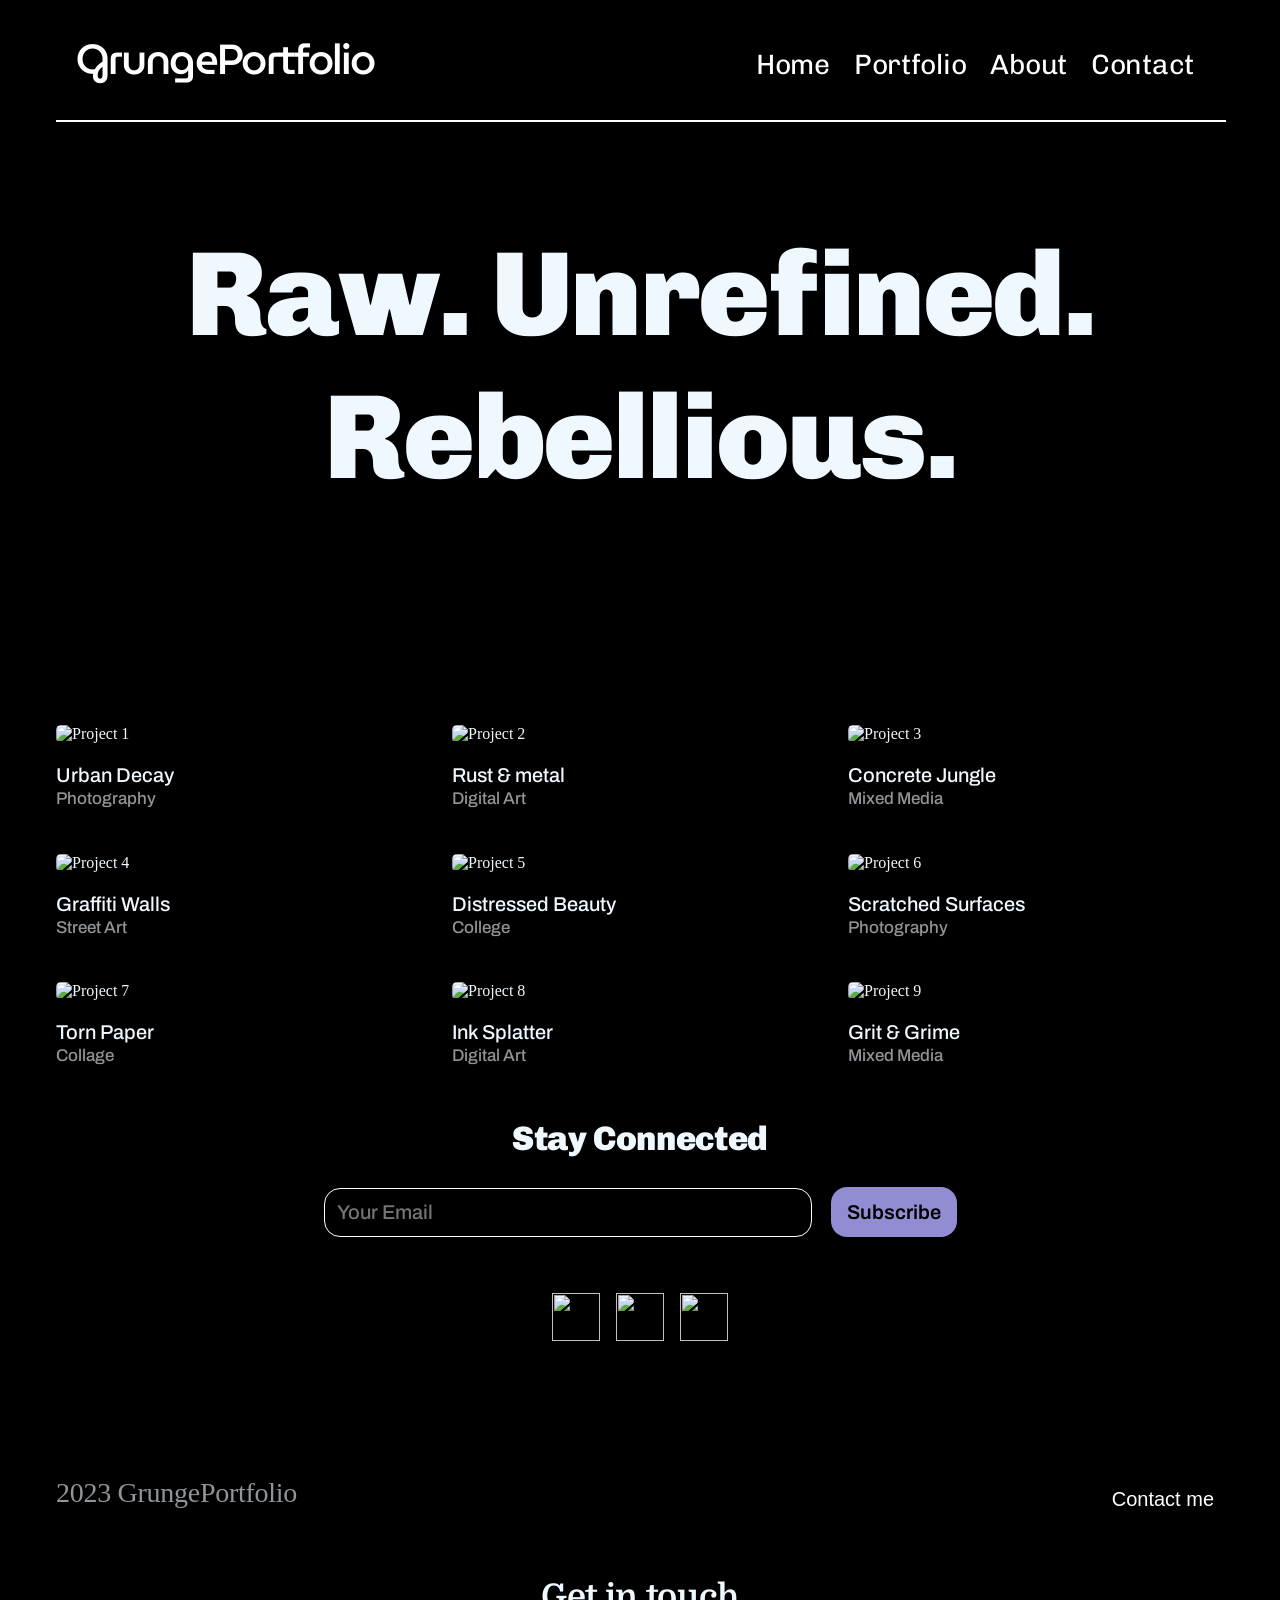
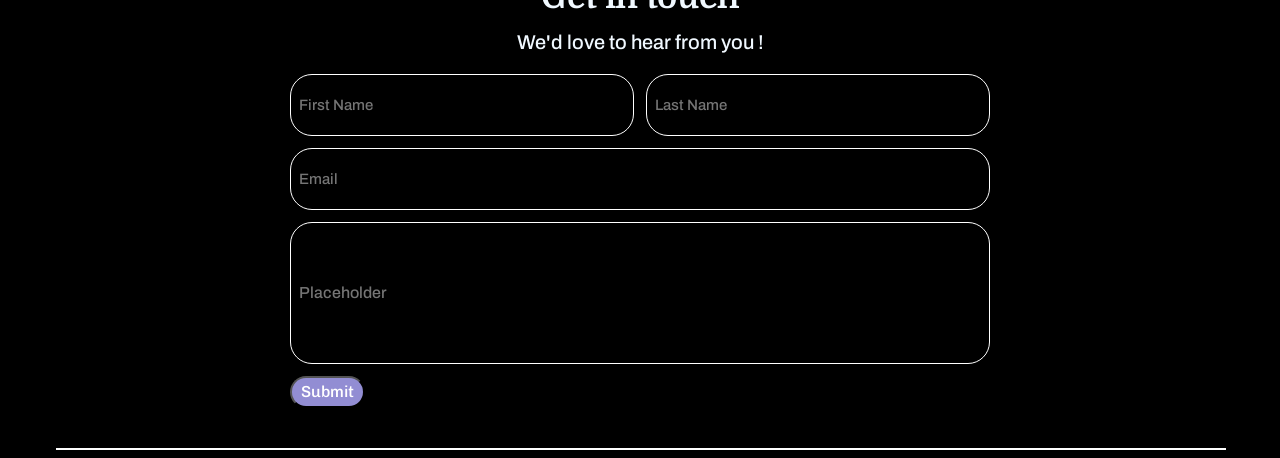
==== index.html @ 4368fe77 "changes done" ====
<!DOCTYPE html>
<html lang="en">

<head>
    <meta charset="UTF-8">
    <meta name="viewport" content="width=device-width, initial-scale=1.0">
    <title>Capstone Project</title>
    <link rel="stylesheet" href="draft1.css">
    <link href="https://fonts.googleapis.com/css2?family=MuseoModerno:wght@100;300;400;500;700;900&display=swap"rel="stylesheet">
    <link href="https://fonts.googleapis.com/css2?family=Chivo:wght@100;300;400;500;700;900&display=swap"rel="stylesheet">
    <link href="https://fonts.googleapis.com/css2?family=Archivo:wght@100;200;300;400;500;600;700;800;900&display=swap"rel="stylesheet">
    <link href="https://fonts.googleapis.com/css2?family=Domine:wght@400;500;600;700&display=swap" rel="stylesheet">
</head>
<body>
    <div class="navbar">
        <div class="title-left">
            <p>GrungePortfolio </p>
        </div>
        <div class="title-right">
            <nav>
                <a href="#">Home</a>
                <a href="#">Portfolio</a>
                <a href="#">About</a>
                <a href="#">Contact</a>
            </nav>
        </div>
    </div>
     <hr>
    <section class="main1">
        <h1>Raw. Unrefined. Rebellious.</h1>
        <img src="main_img.png" alt="">
    </section>
    <section class="main2">
        <div class="project-grid">
            <div class="main2-item"><img src="main2_1.png" alt="Project 1"><h3>Urban Decay</h3><h4>Photography</h4></div>
            <div class="main2-item"><img src="main2_2.png" alt="Project 2"><h3>Rust & metal</h3><h4>Digital Art</h4></div>
            <div class="main2-item"><img src="main2_3.png" alt="Project 3"><h3>Concrete Jungle</h3><h4>Mixed Media</h4></div>
            <div class="main2-item"><img src="main2_4.png" alt="Project 4"><h3>Graffiti Walls</h3><h4>Street Art</h4></div>
            <div class="main2-item"><img src="main2_5.png" alt="Project 5"><h3>Distressed Beauty</h3><h4>College</h4></div>
            <div class="main2-item"><img src="main2_6.png" alt="Project 6"><h3>Scratched Surfaces</h3><h4>Photography</h4></div>
            <div class="main2-item"><img src="main2_7.png" alt="Project 7"><h3>Torn Paper</h3><h4>Collage</h4></div>
            <div class="main2-item"><img src="main2_8.png" alt="Project 8"><h3>Ink Splatter</h3><h4>Digital Art</h4></div>
            <div class="main2-item lastimg"><img src="image.png" alt="Project 9"><h3>Grit & Grime</h3><h4>Mixed Media</h4></div>
        </div>
    </section>
    <section class="contact">
        <h1>Stay Connected</h1>
        <input type="text" placeholder="Your Email">
        <button>Subscribe</button><br>
        <div class="image">
            <img src="instagram (1).png" height="48px" width="48px">
            <img src="twitter.png" height="48px" width="48px">
            <img src="facebook.png" height="48px" width="48px">
        </div>
    </section>
     <section class="footer">
        <div class="con-left">2023 GrungePortfolio</div>
        <div class="con-right">
            <button>Contact me</button>
        </div>
    </section>
    <section class="form-container">
        <h1>Get in touch</h1><br>
        <h3>We'd love to hear from you !</h3>
        <form class="form-grid">
            <input type="text" id="firstname" placeholder="First Name">
            <input type="text" id="lastname" placeholder="Last Name">
            <input class="email" type="email" id="email" placeholder="Email">
            <input id="address" type="text" placeholder="Placeholder">
            <input type="submit">
        </form>
    </section>
     <hr>
</body>
</html>
---- draft1.css ----
body {
    background-color: black;
    color: aliceblue;
    padding: 0 48px;

}

.navbar {
    padding: 12px 0px 12px 0px;
    border: 0px 0px 1px 0px;
    display: flex;
    justify-content: space-between;
    padding: 10px 20px;
    text-align: center;
    align-items: baseline;

}

.title-left {
    gap: 12px;
}

.title-left p {
    color: white;
    font-family: MuseoModerno;
    font-size: 42px;
    font-weight: 500;
    line-height: 0px;
    letter-spacing: -0.04em;
    text-align: left;

}

.title-right {

    gap: 24px;
}

.title-right a {
    color: white;
    text-decoration: none;
    font-family: Chivo;
    font-size: 28px;
    font-weight: 400;
    line-height: 0px;
    letter-spacing: -0.01em;
    margin: 0px 10px;
}

hr {
    width: 100%;
    border: 1px solid rgba(255, 255, 255, 1);
}

.main1 {
    width: 100%;
    text-align: center;
}

.main1 h1 {
    font-family: Chivo;
    font-size: 120px;
    font-weight: 900;
    letter-spacing: -0.02em;
    text-align: center;
}

.main1 img {
    width: 100%;
    text-align: center;
    border-radius: 56px;
}

.project-grid {
    display: grid;
    grid-template-columns: repeat(3, 1fr);
    gap: 20px;

    width: 100%;
    height: auto;
    margin: 0 auto;
}

.main2 {
    margin-top: 100px;
}

.lastimg img {
    width: 288x;
}

.main2 img {
    width: 100%;
}

.project-grid h3 {
    font-family: Archivo;
    font-size: 20px;
    font-weight: 500;
    line-height: 24px;
    text-align: left;
    margin-bottom: 0;
}

.project-grid h4 {
    color: aliceblue;
    opacity: 60%;
    font-family: Archivo;
    font-size: 17px;
    font-weight: 500;
    line-height: 24px;
    text-align: left;
    margin-top: 0;
}

.project-grid img {
    border: 1px;
    border-radius: 5px;
}

.contact {
    text-align: center;
}

.contact h1 {
    font-family: Chivo;
    font-size: 34px;
    font-weight: 900;
    line-height: 40px;
    letter-spacing: -0.01em;
    text-align: center;
}

.contact input {
    width: 462px;
    height: 35px;
    padding: 6px 12px 6px 12px;
    gap: 8px;
    border-radius: 16px;
    border: 1px solid white;
    margin: 0 auto;
    font-size: 20px;
    background-color: black;
    font-family: Archivo;
    font-size: 20px;
    font-weight: 500;
    line-height: 24px;
    text-align: left;
}

.contact button {
    width: 126px;
    height: 50px;
    padding: 8px 16px 8px 16px;
    border-radius: 16px;
    background-color: rgba(146, 141, 211, 1);
    margin-left: 15px;
    font-family: Archivo;
    font-size: 20px;
    font-weight: 600;
    line-height: 24px;
    text-align: left;
    text-underline-position: from-font;
    text-decoration-skip-ink: none;
    border: none;
}

.contact .image img {
    gap: 24px;
    padding: 6px;
    opacity: 0px;
    margin-top: 20px;
}

.footer {
    margin-top: 130px;
    display: flex;
    justify-content: space-between;
    padding: 0;
    text-align: center;
}

.footer .con-left {
    font-size: 28px;
    font-weight: 400;
    line-height: 32px;
    letter-spacing: -0.01em;
    text-align: left;
    opacity: 60%;
}

.footer .con-right button {
    font-size: 20px;
    font-weight: 400;
    line-height: 24px;
    text-align: left;
    background-color: black;
    color: white;
    border: 1px solid gray;
    border-radius: 7px;
    padding: 10px;
    border: none;
}

.image {
    align-items: center;
    margin-top: 30px;
}

.form-container {
    text-align: center;
    width: Fill (1, 344px)px;
    height: Hug (492px)px;
    padding: 32px 0px 32px 0px;
    gap: 32px;
    border: 0px 0px var(--strokeWidth) 0px;
    opacity: 0px;
}

.form-container h1 {
    font-family: Domine;
    font-size: 34px;
    font-weight: 700;
    line-height: 30px;
    letter-spacing: -0.01em;
    text-align: center;
    text-underline-position: from-font;
    text-decoration-skip-ink: none;
    width: Fill (700px)px;
    margin-bottom: 0px;
}

.form-container h3 {
    font-family: Archivo;
    font-size: 20px;
    font-weight: 500;
    line-height: 24px;
    text-align: center;
    text-underline-position: from-font;
    text-decoration-skip-ink: none;
    margin-top: 0px;
}

.form-grid {
    display: grid;
    margin: 0 auto;
    grid-template-columns: 1fr 1fr;
    width: Fill (700px)px;
    height: Fixed (320px)px;
    max-width: 700px;
    gap: 12px;
}

.form-grid .email {
    grid-column: span 2;
}

input[id="firstname"],
input[id="lastname"],
.email {

    height: Hug (44px)px;
    min-height: 44px;
    padding: 8px;
    gap: 8px;
    border-radius: 22px;
    border: 1px solid white;

    background-color: black;
    color: white;
    font-family: Archivo;
    font-size: 15px;
    font-weight: 500;
    line-height: 20px;
    text-align: left;
    text-underline-position: from-font;
    text-decoration-skip-ink: none;


}

input[id="address"] {
    grid-column: span 2;
    width: Fill (700px)px;
    height: Hug (124px)px;
    min-height: 124px;
    padding: 8px;
    gap: 8px;
    border-radius: 22px;
    border: 1px solid white;
    opacity: 0px;
    background-color: black;
    color: white;
    font-family: Archivo;
    font-size: 16px;
    font-weight: 500;
    line-height: 20px;
    text-align: left;
    text-underline-position: from-font;
    text-decoration-skip-ink: none;
}

input[type="submit"] {
    width: 75px;
    height: 32px;
    border-radius: 22px;
    background: rgba(146, 141, 211, 1);
    color: white;
    font-family: Chivo;
    font-size: 16px;
    font-weight: 500;
    line-height: 20px;
    text-align: center;
    text-underline-position: from-font;
    text-decoration-skip-ink: none;
}

@media (max-width:950px) {
    .project-grid {
        display: grid;
        grid-template-columns: repeat(2, 1fr);
        gap: 15px;
    }

    .contact button {
        margin-top: 10px;

    }

    .contact input {
        width: 70%;
    }

    .navbar {
        flex-direction: column;
        flex-wrap: wrap;
        gap: 0px;
        width: 100%;
        justify-content: center;
        align-items: center;
    }

    .title-right {
        display: flex;
        justify-content: center;


    }

    .title-right a {
        text-align: left;
        padding: 10px 20px;
        width: 100%;
        line-height: 1.5;

    }

    .title-left {
        display: flex;
        justify-content: center;


    }

    .title-left p {
        font-size: 10vw;
    }

    form {
        display: flex;
        justify-content: center;
        align-items: center;
        flex-wrap: wrap;
    }

    .main2 {
        display: flex;
        justify-content: center;
        align-items: center;
    }

    .footer {
        display: flex;
        justify-content: space-between;
        align-items: center;
    }
}

@media (max-width:750px) {
    .main1 h1 {
        font-size: 60px;
    }

    .main1 img {
        border-radius: 15px;
    }


}

@media(max-width:530px) {
    .navbar {
        flex-direction: column;
        flex-wrap: wrap;
        gap: 0px;
        width: 80%;
        justify-content: center;
        align-items: center;
    }

    .title-left {
        font-size: 20px;
    }

    .project-grid {
        display: grid;
        grid-template-columns: repeat(1, 1fr);
        gap: 15px;
    }

    .form-grid {
        width: 70px;
        height: 80px;
    }

    .main1 h1 {
        font-size: 40px;
    }

}

@media (min-width: 768px) {
    .form-grid {
        grid-template-columns: 1fr 1fr;
    }

    .form-grid .email {
        grid-column: span 2;
    }

    #address {
        grid-column: span 2;
    }
}

@media (max-width: 375px) {
    .form-container {
        padding: 10px;
    }

    .form-container h1 {
        font-size: 20px;
    }

    .form-container h3 {
        font-size: 14px;
    }

    .form-grid {
        max-width: 100%;
        gap: 8px;
    }

    .form-grid input {
        font-size: 14px;
        padding: 8px;
    }

    input[type="submit"] {
        padding: 10px;
    }
}
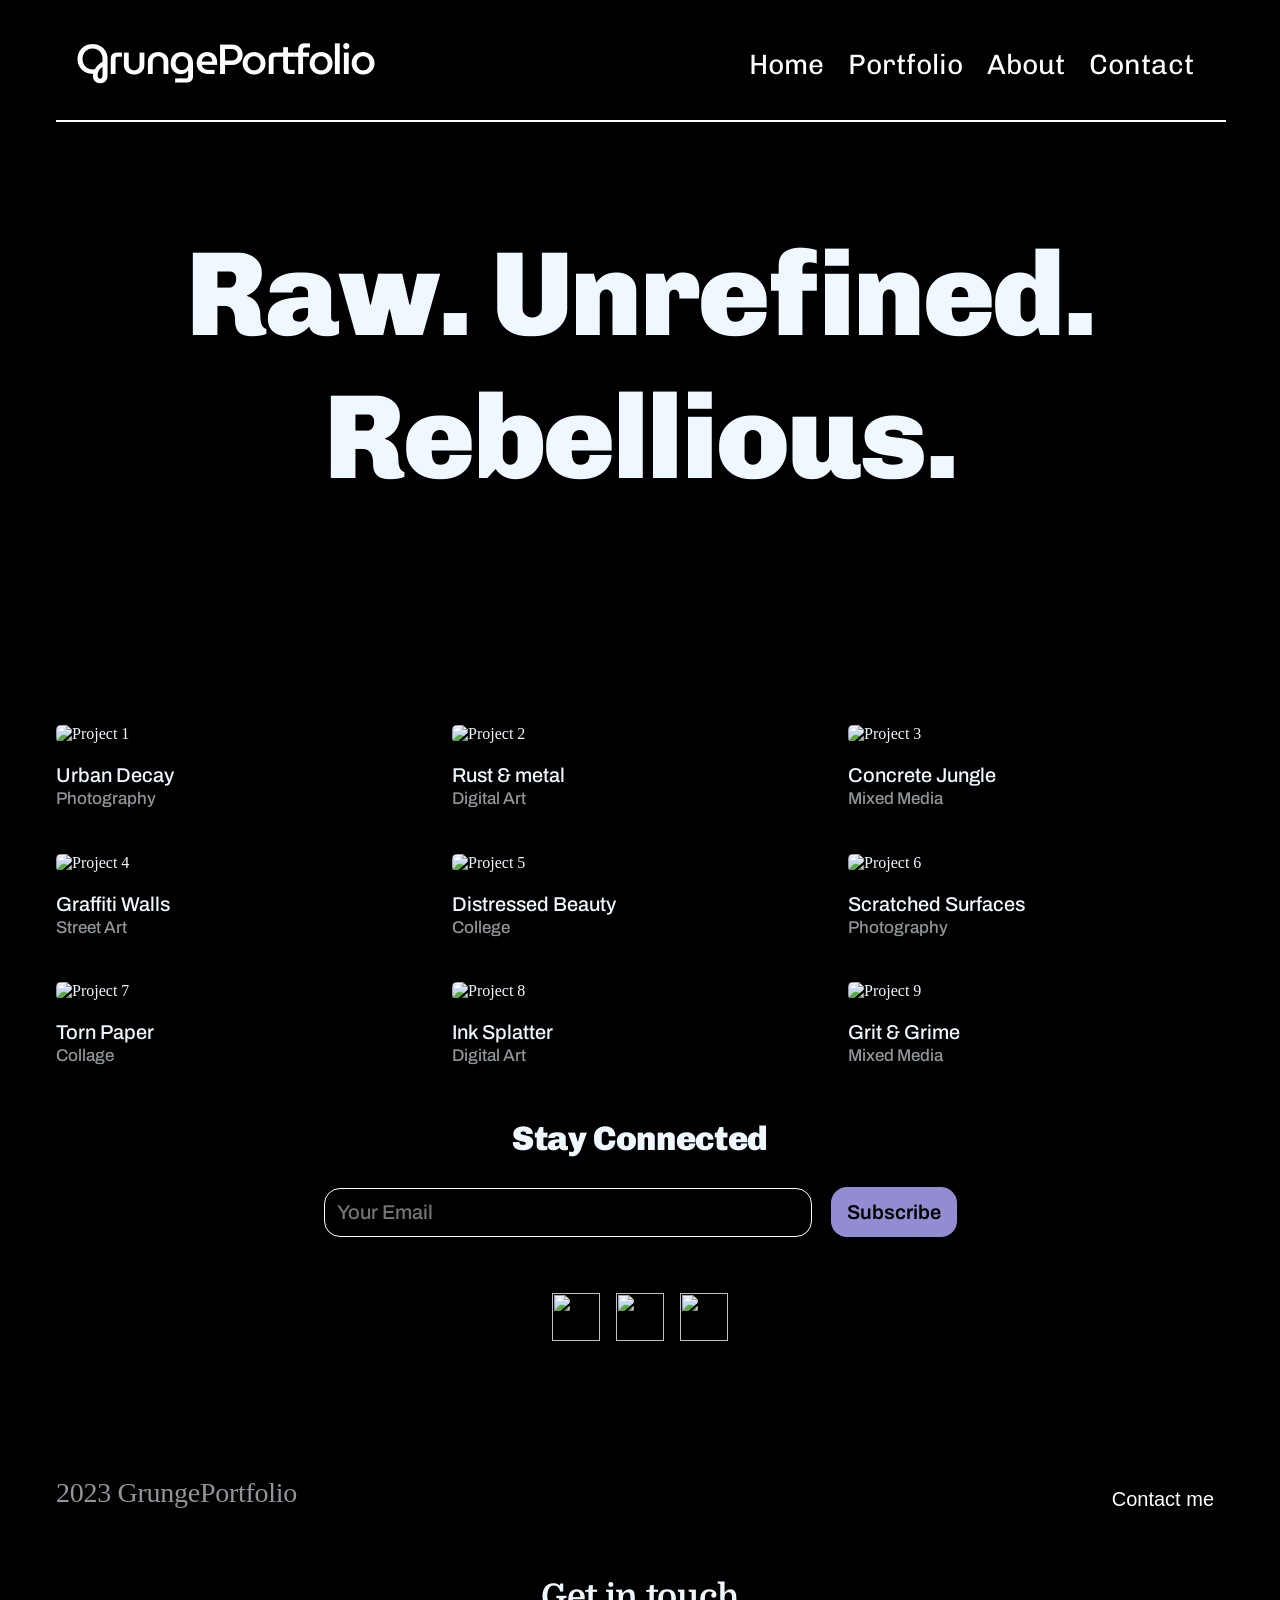
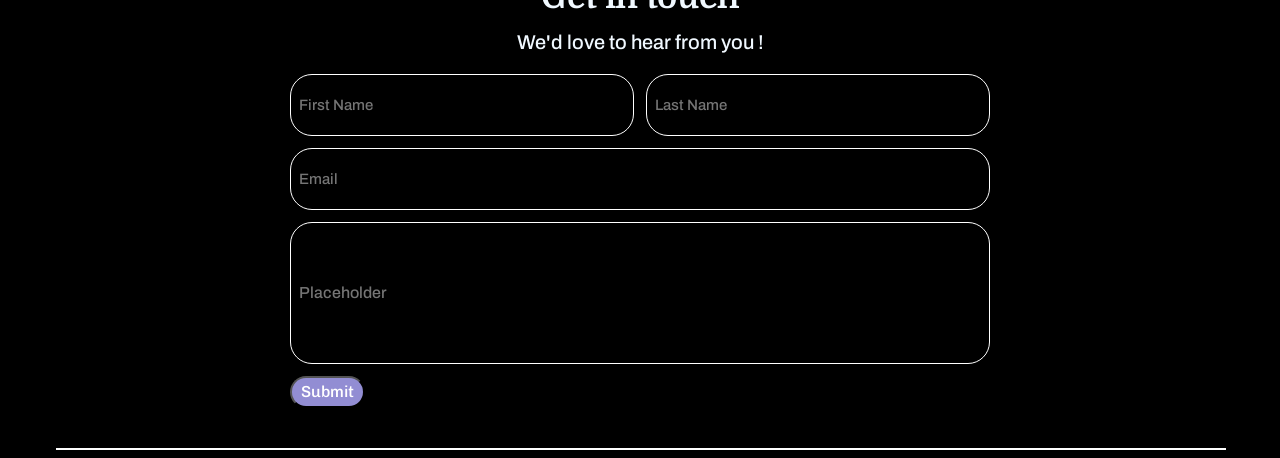
==== commit d5917d94: "ready to deploy" ====
--- a/index.html
+++ b/index.html
@@ -5,7 +5,7 @@
     <meta charset="UTF-8">
     <meta name="viewport" content="width=device-width, initial-scale=1.0">
     <title>Capstone Project</title>
-    <link rel="stylesheet" href="draft1.css">
+    <link rel="stylesheet" href="index.css">
     <link href="https://fonts.googleapis.com/css2?family=MuseoModerno:wght@100;300;400;500;700;900&display=swap"rel="stylesheet">
     <link href="https://fonts.googleapis.com/css2?family=Chivo:wght@100;300;400;500;700;900&display=swap"rel="stylesheet">
     <link href="https://fonts.googleapis.com/css2?family=Archivo:wght@100;200;300;400;500;600;700;800;900&display=swap"rel="stylesheet">
--- a/index.css
+++ b/index.css
@@ -0,0 +1,472 @@
+body {
+    background-color: black;
+    color: aliceblue;
+    padding: 0 48px;
+
+}
+
+.navbar {
+    padding: 12px 0px 12px 0px;
+    border: 0px 0px 1px 0px;
+    display: flex;
+    justify-content: space-between;
+    padding: 10px 20px;
+    text-align: center;
+    align-items: baseline;
+
+}
+
+.title-left {
+    gap: 12px;
+}
+
+.title-left p {
+    color: white;
+    font-family: MuseoModerno;
+    font-size: 42px;
+    font-weight: 500;
+    line-height: 0px;
+    letter-spacing: -0.04em;
+    text-align: left;
+
+}
+
+.title-right {
+
+    gap: 24px;
+}
+
+.title-right a {
+    color: white;
+    text-decoration: none;
+    font-family: Chivo;
+    font-size: 28px;
+    font-weight: 400;
+    line-height: 0px;
+    /* letter-spacing: -0.01em; */
+    margin: 0px 10px;
+}
+
+hr {
+    width: 100%;
+    border: 1px solid rgba(255, 255, 255, 1);
+}
+
+.main1 {
+    width: 100%;
+    text-align: center;
+}
+
+.main1 h1 {
+    font-family: Chivo;
+    font-size: 120px;
+    font-weight: 900;
+    letter-spacing: -0.02em;
+    text-align: center;
+}
+
+.main1 img {
+    width: 100%;
+    text-align: center;
+    border-radius: 56px;
+}
+
+.project-grid {
+    display: grid;
+    grid-template-columns: repeat(3, 1fr);
+    gap: 20px;
+
+    width: 100%;
+    height: auto;
+    margin: 0 auto;
+}
+
+.main2 {
+    margin-top: 100px;
+}
+
+.lastimg img {
+    width: 288x;
+}
+
+.main2 img {
+    width: 100%;
+}
+
+.project-grid h3 {
+    font-family: Archivo;
+    font-size: 20px;
+    font-weight: 500;
+    line-height: 24px;
+    text-align: left;
+    margin-bottom: 0;
+}
+
+.project-grid h4 {
+    color: aliceblue;
+    opacity: 60%;
+    font-family: Archivo;
+    font-size: 17px;
+    font-weight: 500;
+    line-height: 24px;
+    text-align: left;
+    margin-top: 0;
+}
+
+.project-grid img {
+    border: 1px;
+    border-radius: 5px;
+}
+
+.contact {
+    text-align: center;
+}
+
+.contact h1 {
+    font-family: Chivo;
+    font-size: 34px;
+    font-weight: 900;
+    line-height: 40px;
+    letter-spacing: -0.01em;
+    text-align: center;
+}
+
+.contact input {
+    width: 462px;
+    height: 35px;
+    padding: 6px 12px 6px 12px;
+    gap: 8px;
+    border-radius: 16px;
+    border: 1px solid white;
+    margin: 0 auto;
+    font-size: 20px;
+    background-color: black;
+    font-family: Archivo;
+    font-size: 20px;
+    font-weight: 500;
+    line-height: 24px;
+    text-align: left;
+}
+
+.contact button {
+    width: 126px;
+    height: 50px;
+    padding: 8px 16px 8px 16px;
+    border-radius: 16px;
+    background-color: rgba(146, 141, 211, 1);
+    margin-left: 15px;
+    font-family: Archivo;
+    font-size: 20px;
+    font-weight: 600;
+    line-height: 24px;
+    text-align: left;
+    text-underline-position: from-font;
+    text-decoration-skip-ink: none;
+    border: none;
+}
+
+.contact .image img {
+    gap: 24px;
+    padding: 6px;
+    opacity: 0px;
+    margin-top: 20px;
+}
+
+.footer {
+    margin-top: 130px;
+    display: flex;
+    justify-content: space-between;
+    padding: 0;
+    text-align: center;
+}
+
+.footer .con-left {
+    font-size: 28px;
+    font-weight: 400;
+    line-height: 32px;
+    letter-spacing: -0.01em;
+    text-align: left;
+    opacity: 60%;
+}
+
+.footer .con-right button {
+    font-size: 20px;
+    font-weight: 400;
+    line-height: 24px;
+    text-align: left;
+    background-color: black;
+    color: white;
+    border: 1px solid gray;
+    border-radius: 7px;
+    padding: 10px;
+    border: none;
+}
+
+.image {
+    align-items: center;
+    margin-top: 30px;
+}
+
+.form-container {
+    text-align: center;
+    width: Fill (1, 344px)px;
+    height: Hug (492px)px;
+    padding: 32px 0px 32px 0px;
+    gap: 32px;
+    border: 0px 0px var(--strokeWidth) 0px;
+    opacity: 0px;
+}
+
+.form-container h1 {
+    font-family: Domine;
+    font-size: 34px;
+    font-weight: 700;
+    line-height: 30px;
+    letter-spacing: -0.01em;
+    text-align: center;
+    text-underline-position: from-font;
+    text-decoration-skip-ink: none;
+    width: Fill (700px)px;
+    margin-bottom: 0px;
+}
+
+.form-container h3 {
+    font-family: Archivo;
+    font-size: 20px;
+    font-weight: 500;
+    line-height: 24px;
+    text-align: center;
+    text-underline-position: from-font;
+    text-decoration-skip-ink: none;
+    margin-top: 0px;
+}
+
+.form-grid {
+    display: grid;
+    margin: 0 auto;
+    grid-template-columns: 1fr 1fr;
+    width: Fill (700px)px;
+    height: Fixed (320px)px;
+    max-width: 700px;
+    gap: 12px;
+}
+
+.form-grid .email {
+    grid-column: span 2;
+}
+
+input[id="firstname"],
+input[id="lastname"],
+.email {
+
+    height: Hug (44px)px;
+    min-height: 44px;
+    padding: 8px;
+    gap: 8px;
+    border-radius: 22px;
+    border: 1px solid white;
+
+    background-color: black;
+    color: white;
+    font-family: Archivo;
+    font-size: 15px;
+    font-weight: 500;
+    line-height: 20px;
+    text-align: left;
+    text-underline-position: from-font;
+    text-decoration-skip-ink: none;
+
+
+}
+
+input[id="address"] {
+    grid-column: span 2;
+    width: Fill (700px)px;
+    height: Hug (124px)px;
+    min-height: 124px;
+    padding: 8px;
+    gap: 8px;
+    border-radius: 22px;
+    border: 1px solid white;
+    opacity: 0px;
+    background-color: black;
+    color: white;
+    font-family: Archivo;
+    font-size: 16px;
+    font-weight: 500;
+    line-height: 20px;
+    text-align: left;
+    text-underline-position: from-font;
+    text-decoration-skip-ink: none;
+}
+
+input[type="submit"] {
+    width: 75px;
+    height: 32px;
+    border-radius: 22px;
+    background: rgba(146, 141, 211, 1);
+    color: white;
+    font-family: Chivo;
+    font-size: 16px;
+    font-weight: 500;
+    line-height: 20px;
+    text-align: center;
+    text-underline-position: from-font;
+    text-decoration-skip-ink: none;
+}
+
+@media (max-width:950px) {
+    .project-grid {
+        display: grid;
+        grid-template-columns: repeat(2, 1fr);
+        gap: 15px;
+    }
+
+    .contact button {
+        margin-top: 10px;
+
+    }
+
+    .contact input {
+        width: 70%;
+    }
+
+    .navbar {
+        flex-direction: column;
+        flex-wrap: wrap;
+        gap: 0px;
+        width: 100%;
+        justify-content: center;
+        align-items: center;
+    }
+
+    .title-right {
+        display: flex;
+        justify-content: center;
+
+
+    }
+
+    .title-right a {
+        text-align: left;
+        padding: 10px 20px;
+        width: 100%;
+        line-height: 1.5;
+
+    }
+
+    .title-left {
+        display: flex;
+        justify-content: center;
+
+
+    }
+
+    .title-left p {
+        font-size: 10vw;
+    }
+
+    form {
+        display: flex;
+        justify-content: center;
+        align-items: center;
+        flex-wrap: wrap;
+    }
+
+    .main2 {
+        display: flex;
+        justify-content: center;
+        align-items: center;
+    }
+
+    .footer {
+        display: flex;
+        justify-content: space-between;
+        align-items: center;
+    }
+}
+
+@media (max-width:750px) {
+    .main1 h1 {
+        font-size: 60px;
+    }
+
+    .main1 img {
+        border-radius: 15px;
+    }
+
+
+}
+
+@media(max-width:530px) {
+    .navbar {
+        flex-direction: column;
+        flex-wrap: wrap;
+        gap: 0px;
+        width: 80%;
+        justify-content: center;
+        align-items: center;
+    }
+
+    .title-left {
+        font-size: 20px;
+    }
+
+    .project-grid {
+        display: grid;
+        grid-template-columns: repeat(1, 1fr);
+        gap: 15px;
+    }
+
+    .form-grid {
+        width: 70px;
+        height: 80px;
+    }
+
+    .main1 h1 {
+        font-size: 40px;
+    }
+
+}
+
+@media (min-width: 768px) {
+    .form-grid {
+        grid-template-columns: 1fr 1fr;
+    }
+
+    .form-grid .email {
+        grid-column: span 2;
+    }
+
+    #address {
+        grid-column: span 2;
+    }
+}
+
+@media (max-width: 375px) {
+    .form-container {
+        padding: 10px;
+    }
+
+    .form-container h1 {
+        font-size: 20px;
+    }
+
+    .form-container h3 {
+        font-size: 14px;
+    }
+
+    .form-grid {
+        max-width: 100%;
+        gap: 8px;
+    }
+
+    .form-grid input {
+        font-size: 14px;
+        padding: 8px;
+    }
+
+    input[type="submit"] {
+        padding: 10px;
+    }
+}
